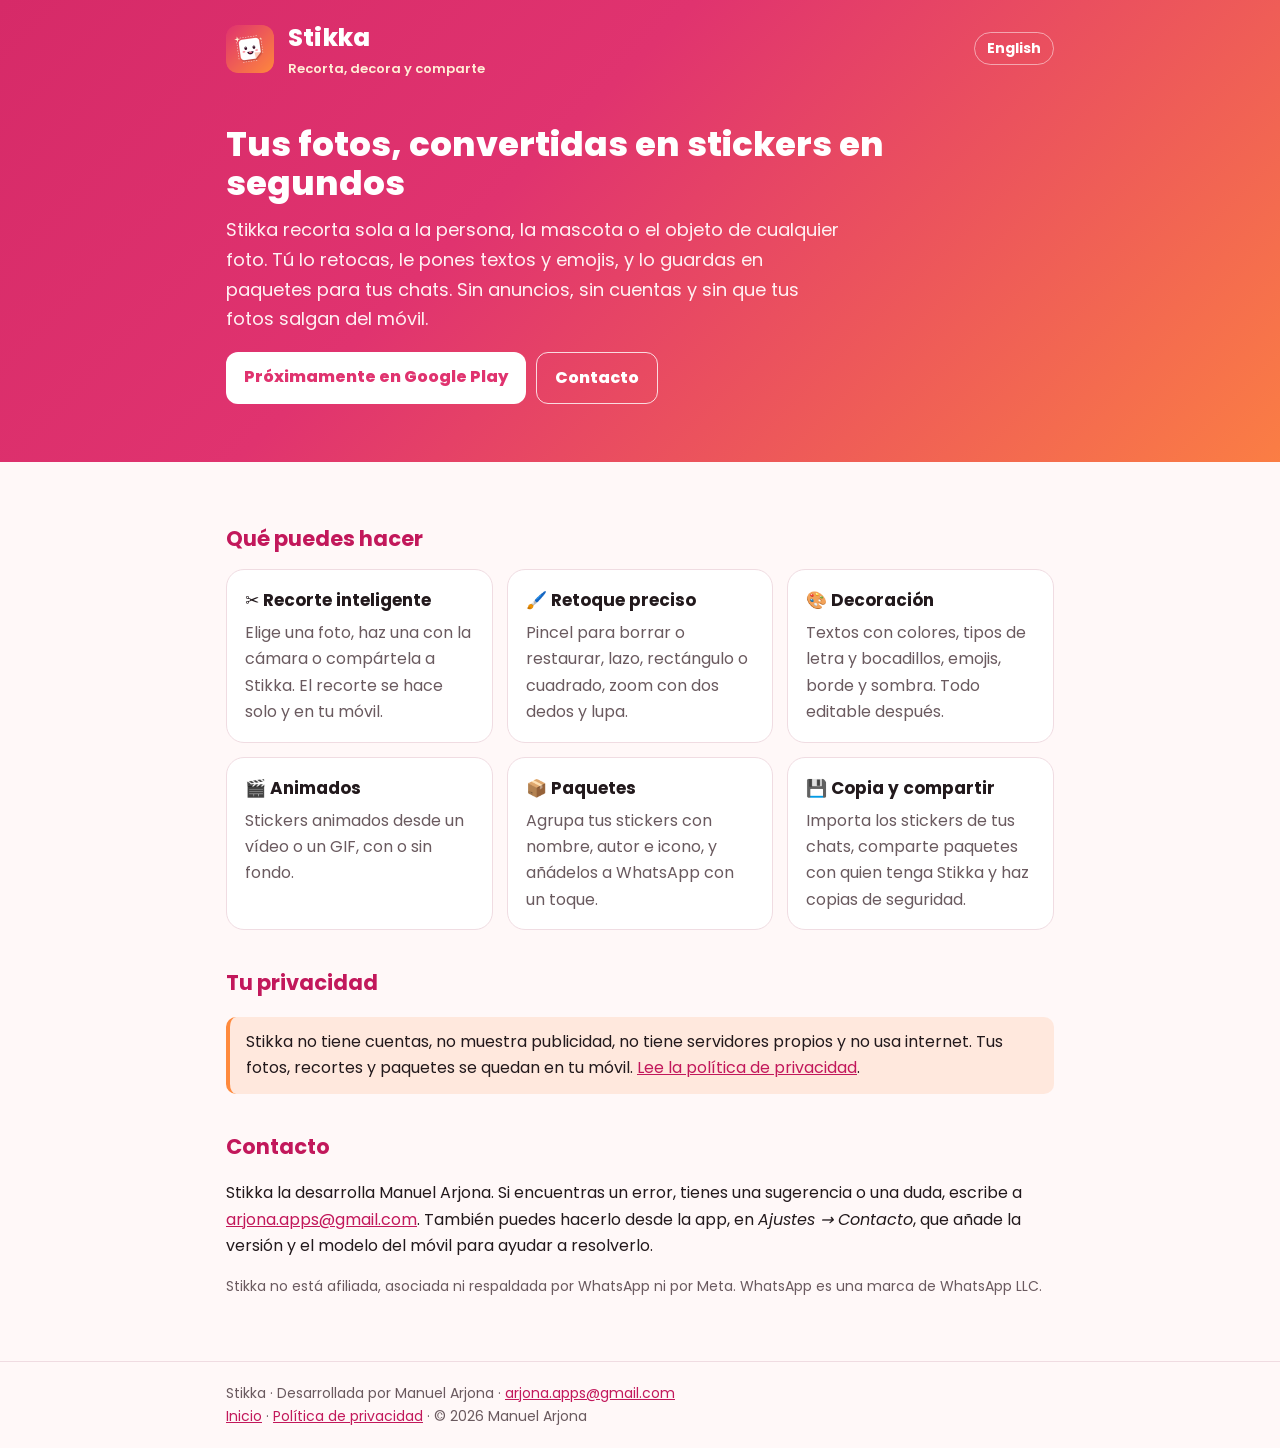
==== index.html @ d8d2f937 "Web de Stikka y política de privacidad (ES/EN) Co-Authored-By: Claude Opus 5.5 <noreply@anthropic.co" ====
<!doctype html>
<html lang="es">
<head>
<meta charset="utf-8">
<meta name="viewport" content="width=device-width, initial-scale=1">
<meta name="theme-color" content="#E0336F">
<link rel="icon" href="favicon.png" type="image/png">
<link rel="preconnect" href="https://fonts.googleapis.com">
<link rel="preconnect" href="https://fonts.gstatic.com" crossorigin>
<link href="https://fonts.googleapis.com/css2?family=Poppins:wght@400;600;700;800&display=swap" rel="stylesheet">
<link rel="stylesheet" href="estilo.css">
<title>Stikka · Recorta, decora y comparte tus stickers</title>
<meta name="description" content="Stikka es una app para Android que convierte tus fotos en stickers con recorte inteligente, textos, emojis, animados y paquetes. Sin anuncios ni cuentas.">
</head>
<body>
<header><div class="cab"><img src="icono.png" alt=""><div><a class="marca" href="index.html">Stikka</a><small>Recorta, decora y comparte</small></div><a class="idioma" href="en.html">English</a></div>
<div class="portada"><h1>Tus fotos, convertidas en stickers en segundos</h1>
<p>Stikka recorta sola a la persona, la mascota o el objeto de cualquier foto. Tú lo retocas, le pones textos y emojis, y lo guardas en paquetes para tus chats. Sin anuncios, sin cuentas y sin que tus fotos salgan del móvil.</p>
<div class="botones"><span class="boton">Próximamente en Google Play</span><a class="boton claro" href="mailto:arjona.apps@gmail.com?subject=APP%20Stikka">Contacto</a></div></div></header>
<main>
<h2>Qué puedes hacer</h2>
<div class="rejilla">
<div class="tarjeta"><h3>✂️ Recorte inteligente</h3><p>Elige una foto, haz una con la cámara o compártela a Stikka. El recorte se hace solo y en tu móvil.</p></div>
<div class="tarjeta"><h3>🖌️ Retoque preciso</h3><p>Pincel para borrar o restaurar, lazo, rectángulo o cuadrado, zoom con dos dedos y lupa.</p></div>
<div class="tarjeta"><h3>🎨 Decoración</h3><p>Textos con colores, tipos de letra y bocadillos, emojis, borde y sombra. Todo editable después.</p></div>
<div class="tarjeta"><h3>🎬 Animados</h3><p>Stickers animados desde un vídeo o un GIF, con o sin fondo.</p></div>
<div class="tarjeta"><h3>📦 Paquetes</h3><p>Agrupa tus stickers con nombre, autor e icono, y añádelos a WhatsApp con un toque.</p></div>
<div class="tarjeta"><h3>💾 Copia y compartir</h3><p>Importa los stickers de tus chats, comparte paquetes con quien tenga Stikka y haz copias de seguridad.</p></div>
</div>
<h2>Tu privacidad</h2>
<p class="nota">Stikka no tiene cuentas, no muestra publicidad, no tiene servidores propios y no usa internet. Tus fotos, recortes y paquetes se quedan en tu móvil. <a href="privacidad.html">Lee la política de privacidad</a>.</p>
<h2>Contacto</h2>
<p>Stikka la desarrolla Manuel Arjona. Si encuentras un error, tienes una sugerencia o una duda, escribe a <a href="mailto:arjona.apps@gmail.com?subject=APP%20Stikka">arjona.apps@gmail.com</a>. También puedes hacerlo desde la app, en <em>Ajustes → Contacto</em>, que añade la versión y el modelo del móvil para ayudar a resolverlo.</p>
<p style="color:var(--suave);font-size:14px">Stikka no está afiliada, asociada ni respaldada por WhatsApp ni por Meta. WhatsApp es una marca de WhatsApp LLC.</p>
</main>
<footer><div>Stikka · Desarrollada por Manuel Arjona · <a href="mailto:arjona.apps@gmail.com?subject=APP%20Stikka">arjona.apps@gmail.com</a><br>
<a href="index.html">Inicio</a> · <a href="privacidad.html">Política de privacidad</a> · © 2026 Manuel Arjona</div></footer>
</body>
</html>
---- estilo.css ----
:root{--frambuesa:#E0336F;--naranja:#FF8A3D;--crema:#FFEED6;--acento:#C2185B;--fondo:#FFF8F8;--tarjeta:#FFFFFF;--texto:#22191C;--suave:#6A5A5F;--borde:#F0DCE2}
@media (prefers-color-scheme:dark){:root{--fondo:#191113;--tarjeta:#241A1D;--texto:#F0DEE1;--suave:#C9B4BA;--borde:#3C3235;--acento:#FFB1C8}}
*{box-sizing:border-box}
html{-webkit-text-size-adjust:100%}
body{margin:0;background:var(--fondo);color:var(--texto);font:16px/1.65 "Poppins",system-ui,-apple-system,"Segoe UI",Roboto,sans-serif}
header{background:linear-gradient(135deg,#D62A68 0%,var(--frambuesa) 40%,var(--naranja) 110%);color:#fff}
.cab{max-width:860px;margin:0 auto;padding:18px 16px;display:flex;align-items:center;gap:14px}
.cab img{width:48px;height:48px;border-radius:12px}
.cab a.marca{color:#fff;text-decoration:none;font-size:24px;font-weight:800;letter-spacing:.2px}
.cab small{display:block;color:var(--crema);font-size:13px;font-weight:600}
.cab .idioma{margin-left:auto;color:#fff;font-size:14px;font-weight:700;text-decoration:none;border:1.5px solid rgba(255,255,255,.5);border-radius:999px;padding:4px 12px}
.portada{max-width:860px;margin:0 auto;padding:28px 16px 40px}
.portada h1{font-size:34px;line-height:1.15;margin:0 0 12px;font-weight:800}
.portada p{color:#FFF1F3;font-size:18px;margin:0;max-width:620px}
main{max-width:860px;margin:0 auto;padding:24px 16px 48px}
main.texto{max-width:760px}
h1{font-size:30px;line-height:1.2;margin:8px 0 4px}
h2{font-size:21px;margin:36px 0 8px;color:var(--acento)}
h3{font-size:17px;margin:20px 0 4px}
.fecha{color:var(--suave);font-size:14px}
.nota{border-left:4px solid var(--naranja);background:color-mix(in srgb,var(--naranja) 14%,transparent);padding:12px 16px;border-radius:10px}
a{color:var(--acento)}
ul{padding-left:22px}
li{margin:4px 0}
.rejilla{display:grid;grid-template-columns:repeat(auto-fit,minmax(240px,1fr));gap:14px;margin-top:12px}
.tarjeta{background:var(--tarjeta);border:1px solid var(--borde);border-radius:18px;padding:16px 18px}
.tarjeta h3{margin:0 0 6px}
.tarjeta p{margin:0;color:var(--suave)}
.capturas{display:flex;gap:14px;overflow-x:auto;padding:4px 2px 14px;scroll-snap-type:x mandatory}
.capturas img{height:440px;width:auto;border-radius:18px;border:1px solid var(--borde);scroll-snap-align:start;flex:none}
.botones{display:flex;flex-wrap:wrap;gap:10px;margin:18px 0}
.boton{display:inline-block;background:#fff;color:var(--frambuesa);text-decoration:none;padding:12px 18px;border-radius:12px;font-weight:800}
.boton.claro{background:transparent;color:#fff;border:1.5px solid rgba(255,255,255,.8)}
footer{border-top:1px solid var(--borde);color:var(--suave);font-size:14px}
footer div{max-width:860px;margin:0 auto;padding:20px 16px}
@media (max-width:520px){.portada h1{font-size:28px}.capturas img{height:380px}}
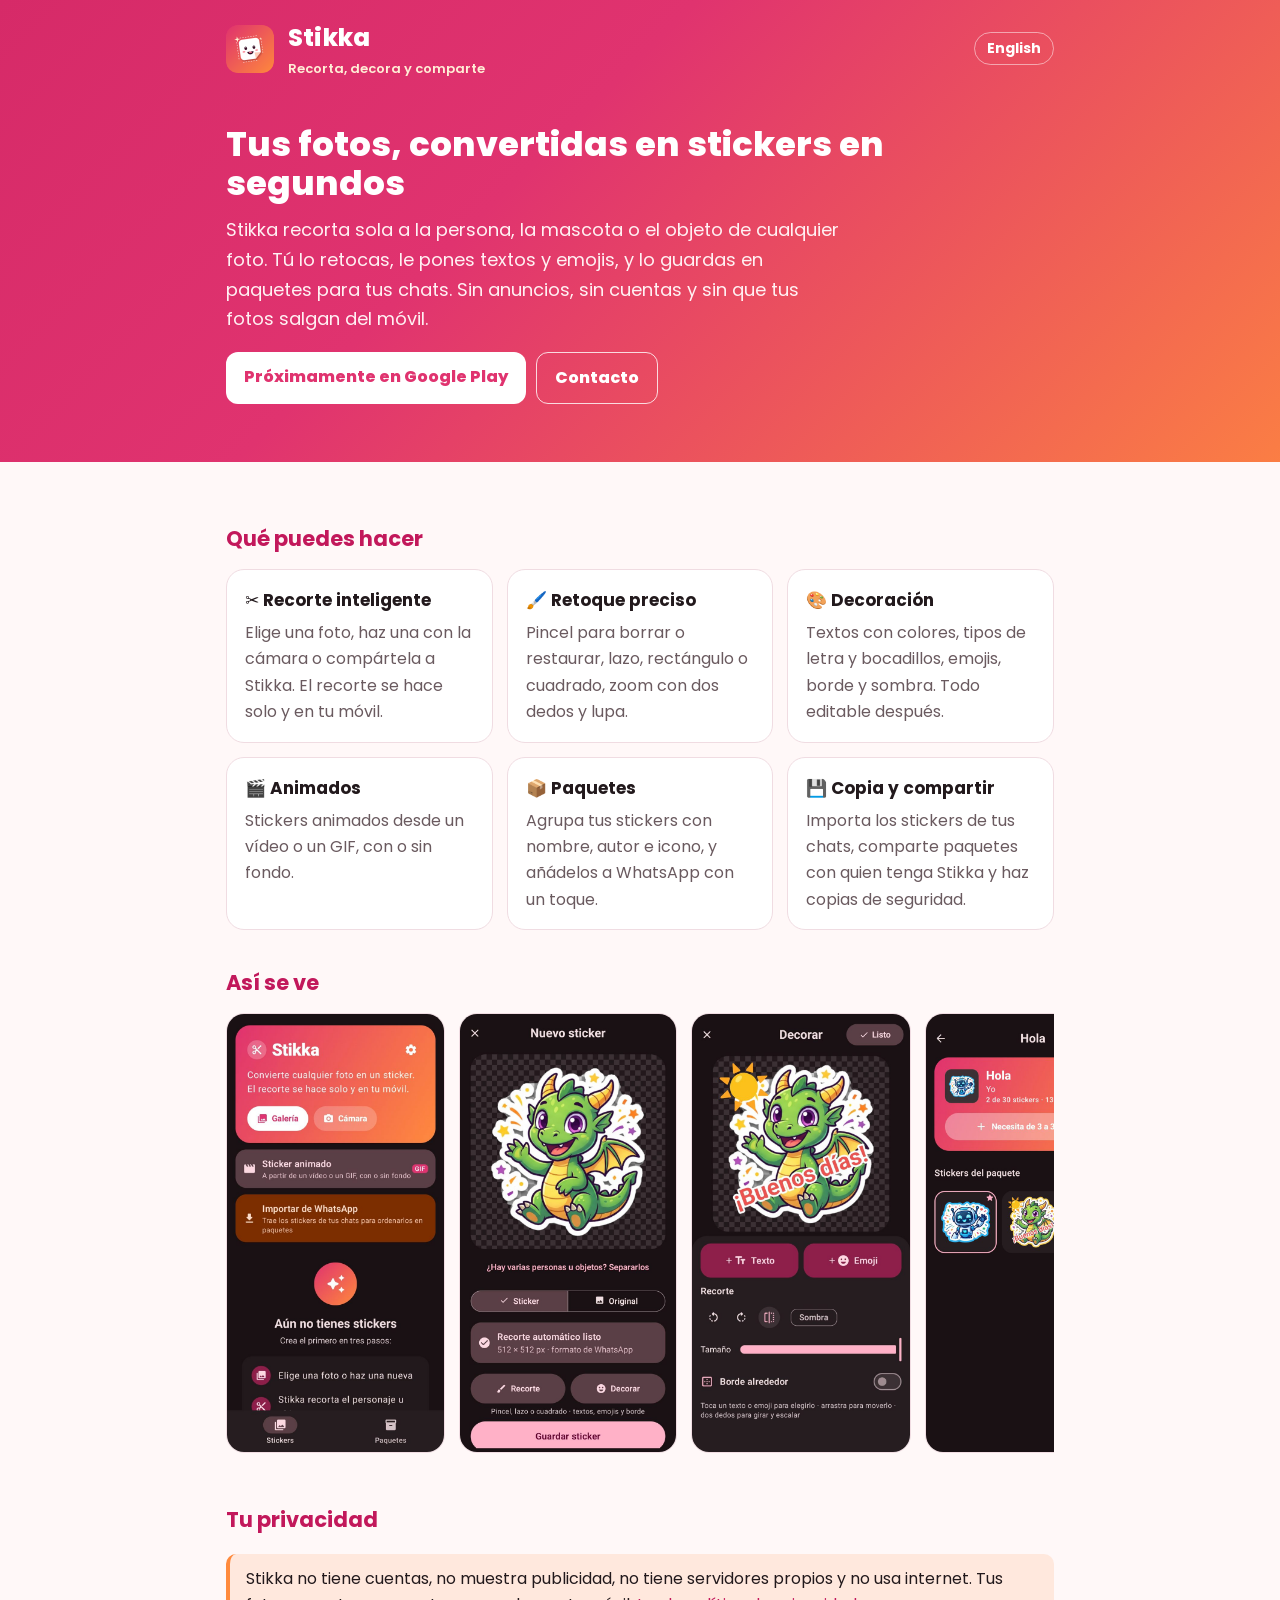
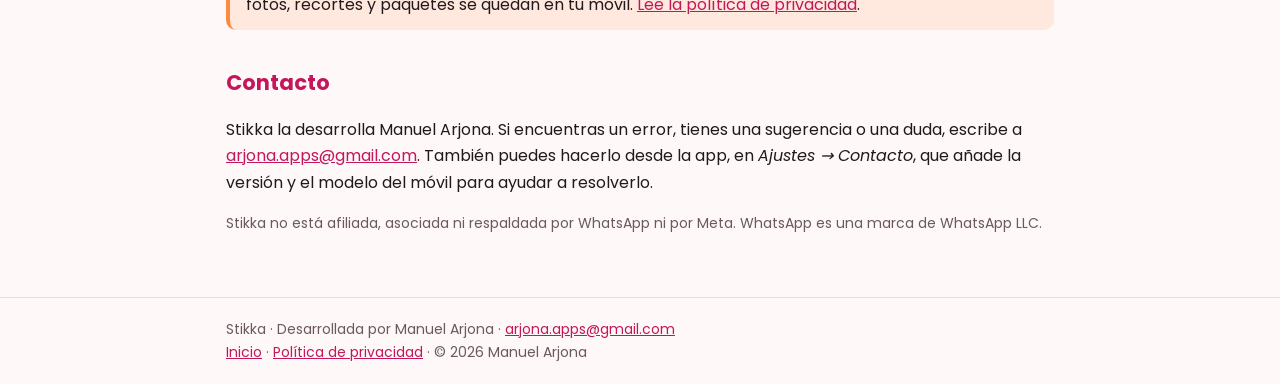
==== commit ec1490fb: "Capturas de la app Co-Authored-By: Claude Opus 5.5 <noreply@anthropic.com> Claude-Session: https://c" ====
--- a/index.html
+++ b/index.html
@@ -27,6 +27,8 @@
 <div class="tarjeta"><h3>📦 Paquetes</h3><p>Agrupa tus stickers con nombre, autor e icono, y añádelos a WhatsApp con un toque.</p></div>
 <div class="tarjeta"><h3>💾 Copia y compartir</h3><p>Importa los stickers de tus chats, comparte paquetes con quien tenga Stikka y haz copias de seguridad.</p></div>
 </div>
+<h2>Así se ve</h2>
+<div class="capturas"><img src="capturas/es-01-inicio.jpg" alt="Pantalla principal" loading="lazy"><img src="capturas/es-02-recorte.jpg" alt="Recorte automático" loading="lazy"><img src="capturas/es-03-decorar.jpg" alt="Decorar" loading="lazy"><img src="capturas/es-04-paquete.jpg" alt="Un paquete" loading="lazy"><img src="capturas/es-05-paquetes.jpg" alt="Mis paquetes" loading="lazy"></div>
 <h2>Tu privacidad</h2>
 <p class="nota">Stikka no tiene cuentas, no muestra publicidad, no tiene servidores propios y no usa internet. Tus fotos, recortes y paquetes se quedan en tu móvil. <a href="privacidad.html">Lee la política de privacidad</a>.</p>
 <h2>Contacto</h2>
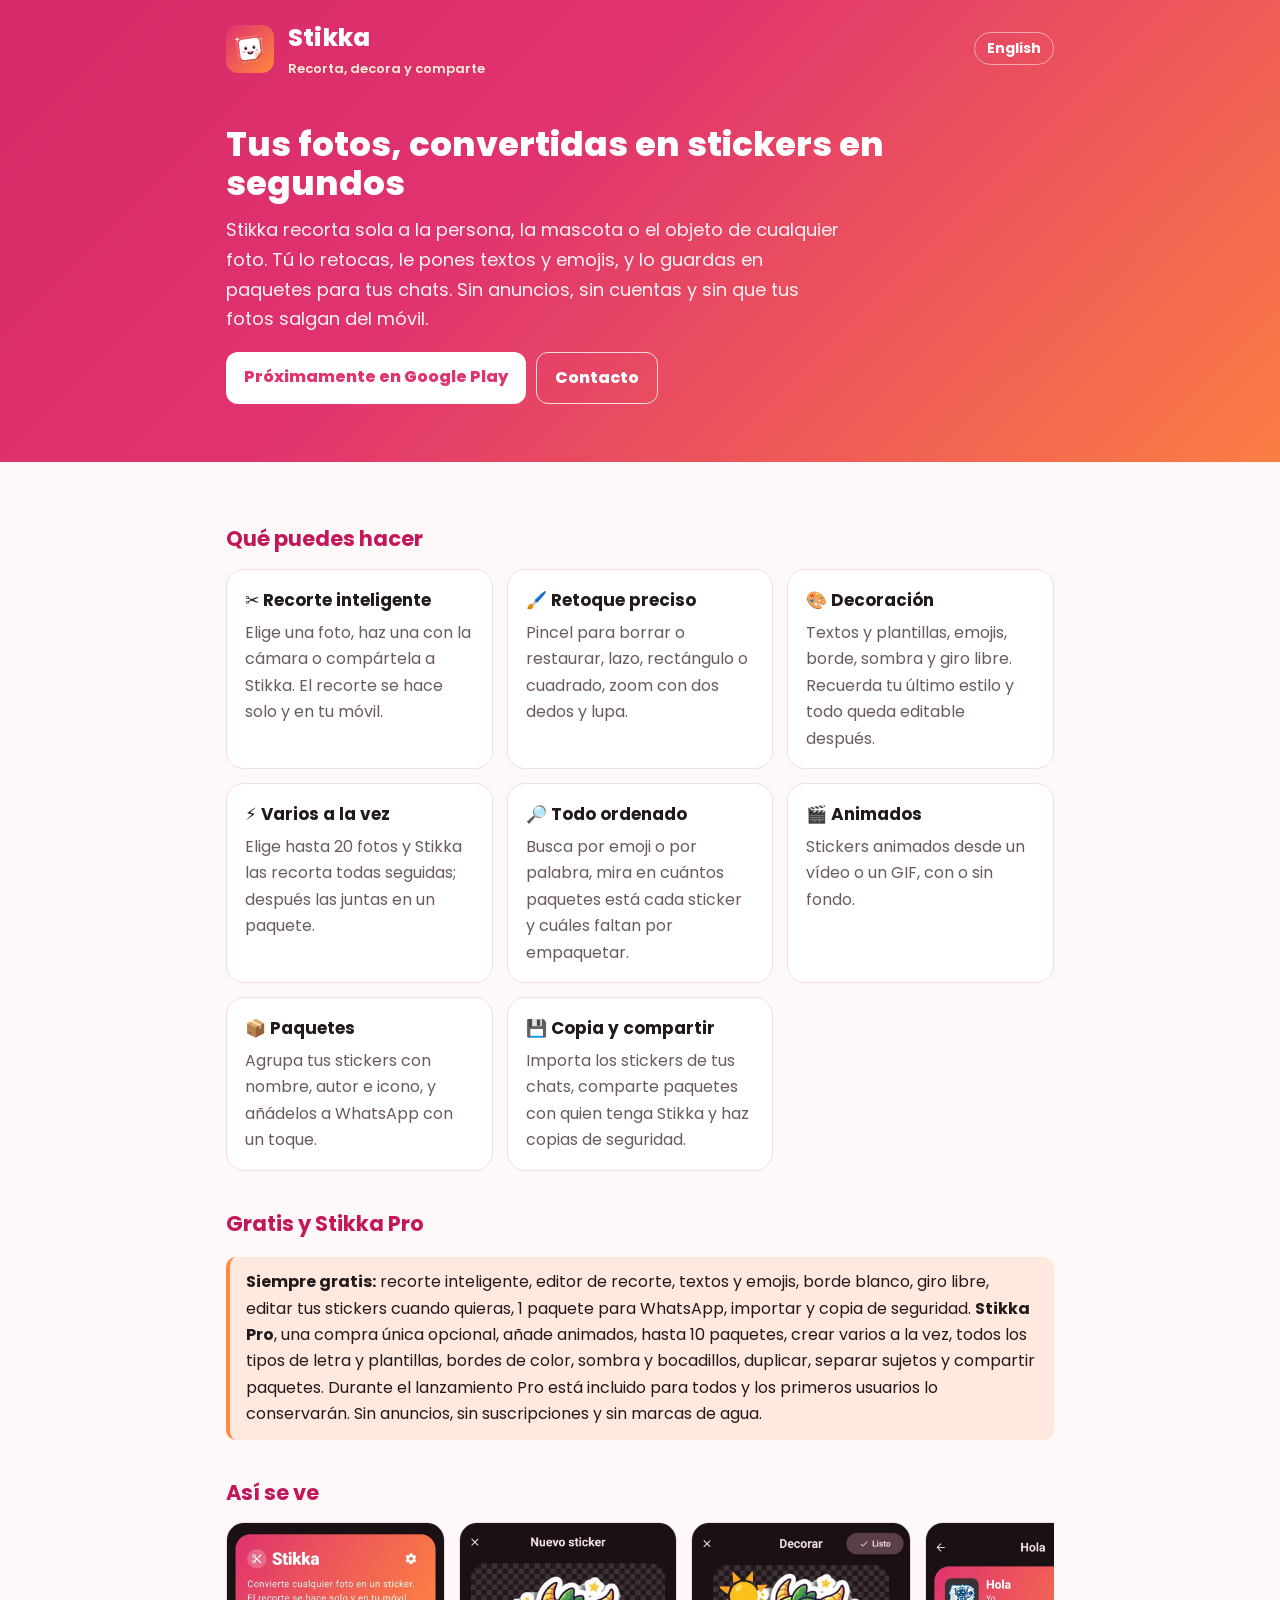
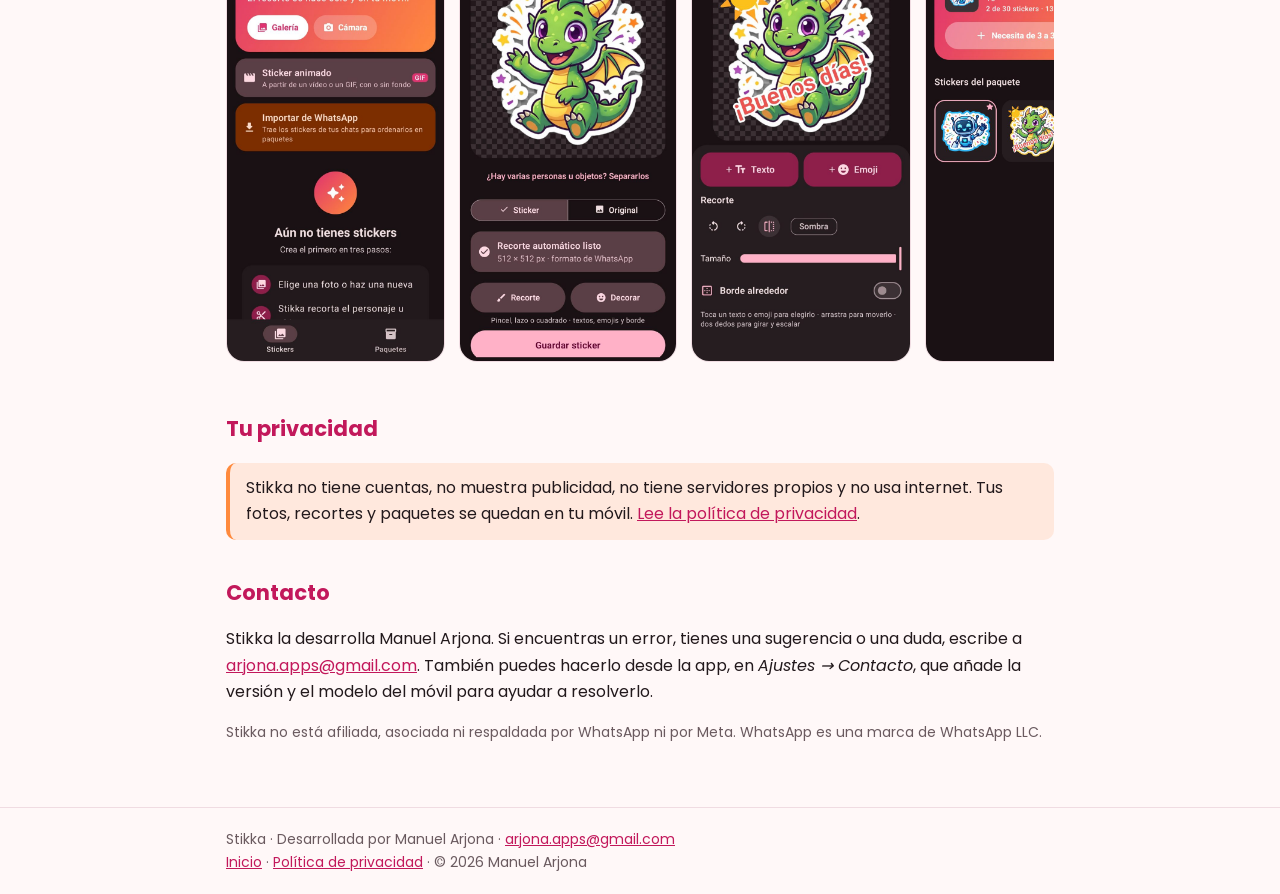
==== commit 09b04d47: "Novedades de Stikka 0.8 y reparto gratis / Pro Co-Authored-By: Claude Opus 5.5 <noreply@anthropic.co" ====
--- a/index.html
+++ b/index.html
@@ -22,11 +22,15 @@
 <div class="rejilla">
 <div class="tarjeta"><h3>✂️ Recorte inteligente</h3><p>Elige una foto, haz una con la cámara o compártela a Stikka. El recorte se hace solo y en tu móvil.</p></div>
 <div class="tarjeta"><h3>🖌️ Retoque preciso</h3><p>Pincel para borrar o restaurar, lazo, rectángulo o cuadrado, zoom con dos dedos y lupa.</p></div>
-<div class="tarjeta"><h3>🎨 Decoración</h3><p>Textos con colores, tipos de letra y bocadillos, emojis, borde y sombra. Todo editable después.</p></div>
+<div class="tarjeta"><h3>🎨 Decoración</h3><p>Textos y plantillas, emojis, borde, sombra y giro libre. Recuerda tu último estilo y todo queda editable después.</p></div>
+<div class="tarjeta"><h3>⚡ Varios a la vez</h3><p>Elige hasta 20 fotos y Stikka las recorta todas seguidas; después las juntas en un paquete.</p></div>
+<div class="tarjeta"><h3>🔎 Todo ordenado</h3><p>Busca por emoji o por palabra, mira en cuántos paquetes está cada sticker y cuáles faltan por empaquetar.</p></div>
 <div class="tarjeta"><h3>🎬 Animados</h3><p>Stickers animados desde un vídeo o un GIF, con o sin fondo.</p></div>
 <div class="tarjeta"><h3>📦 Paquetes</h3><p>Agrupa tus stickers con nombre, autor e icono, y añádelos a WhatsApp con un toque.</p></div>
 <div class="tarjeta"><h3>💾 Copia y compartir</h3><p>Importa los stickers de tus chats, comparte paquetes con quien tenga Stikka y haz copias de seguridad.</p></div>
 </div>
+<h2>Gratis y Stikka Pro</h2>
+<p class="nota"><strong>Siempre gratis:</strong> recorte inteligente, editor de recorte, textos y emojis, borde blanco, giro libre, editar tus stickers cuando quieras, 1 paquete para WhatsApp, importar y copia de seguridad. <strong>Stikka Pro</strong>, una compra única opcional, añade animados, hasta 10 paquetes, crear varios a la vez, todos los tipos de letra y plantillas, bordes de color, sombra y bocadillos, duplicar, separar sujetos y compartir paquetes. Durante el lanzamiento Pro está incluido para todos y los primeros usuarios lo conservarán. Sin anuncios, sin suscripciones y sin marcas de agua.</p>
 <h2>Así se ve</h2>
 <div class="capturas"><img src="capturas/es-01-inicio.jpg" alt="Pantalla principal" loading="lazy"><img src="capturas/es-02-recorte.jpg" alt="Recorte automático" loading="lazy"><img src="capturas/es-03-decorar.jpg" alt="Decorar" loading="lazy"><img src="capturas/es-04-paquete.jpg" alt="Un paquete" loading="lazy"><img src="capturas/es-05-paquetes.jpg" alt="Mis paquetes" loading="lazy"></div>
 <h2>Tu privacidad</h2>
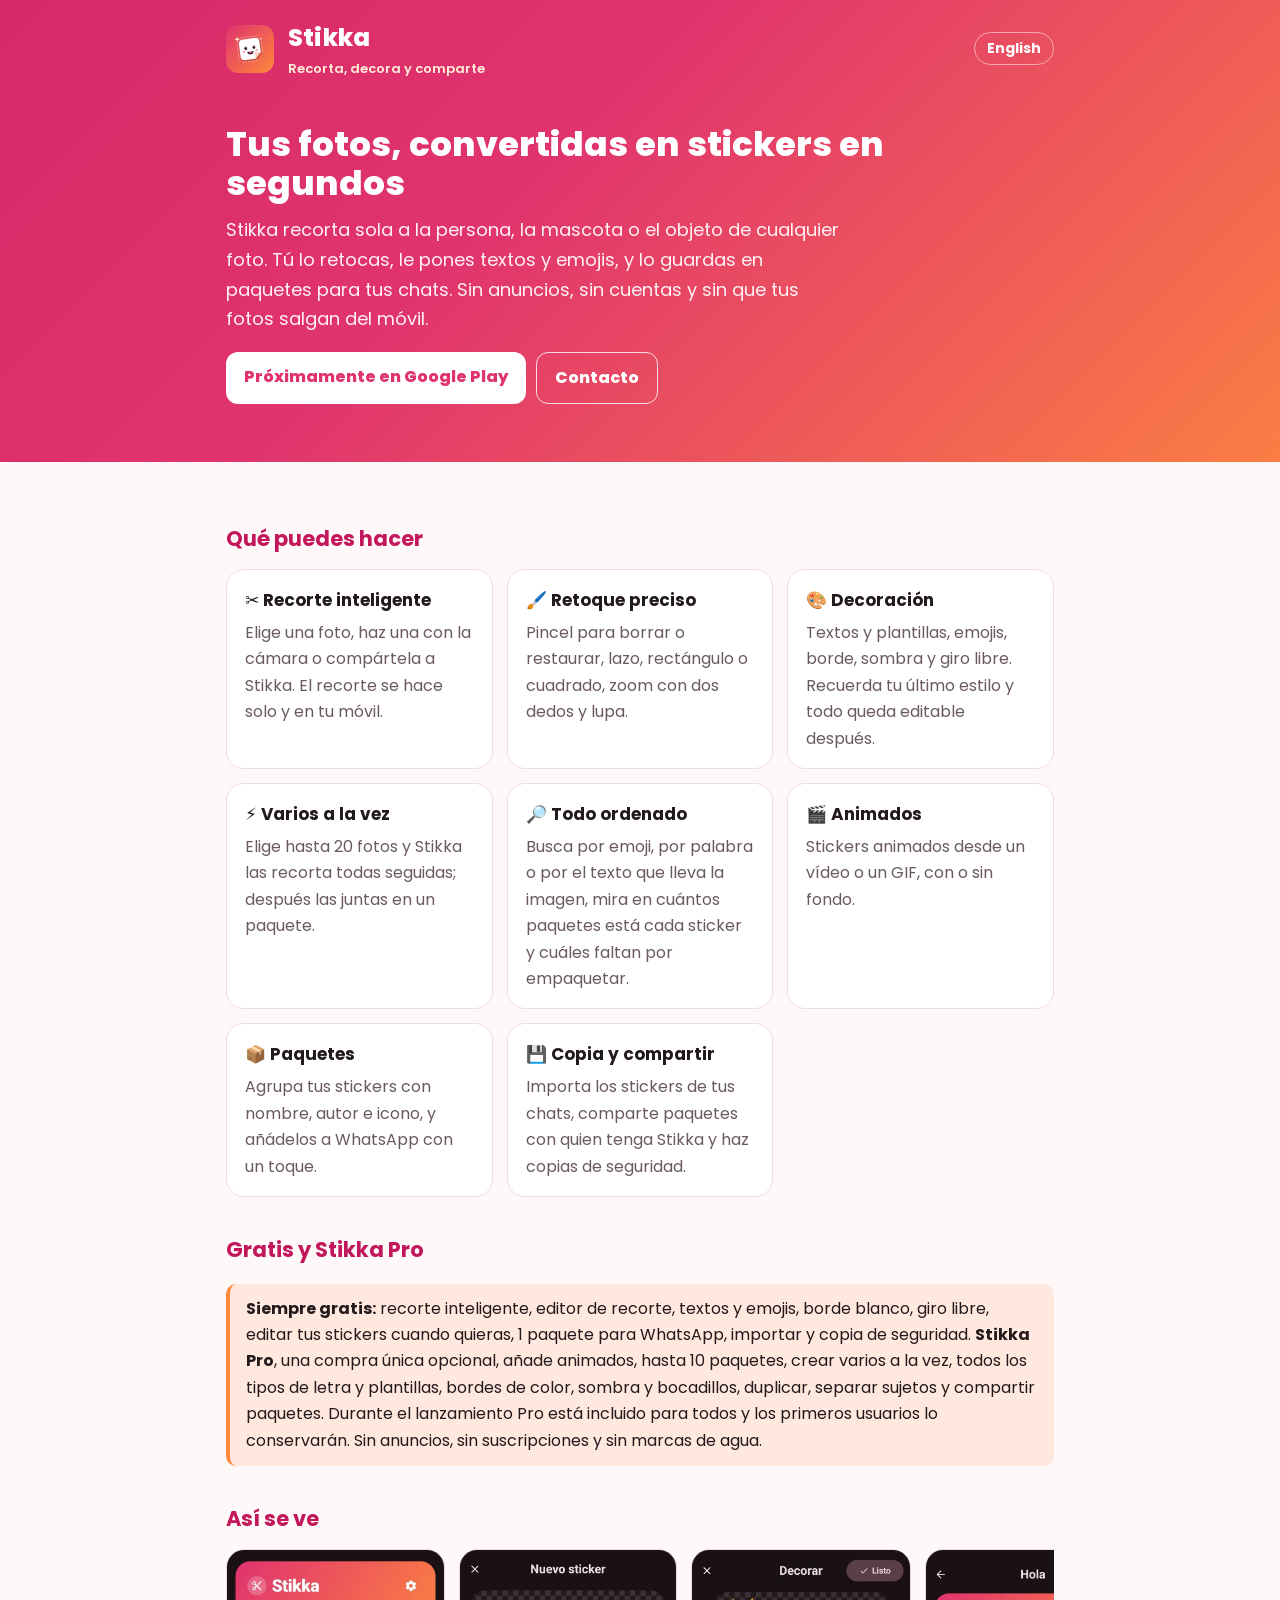
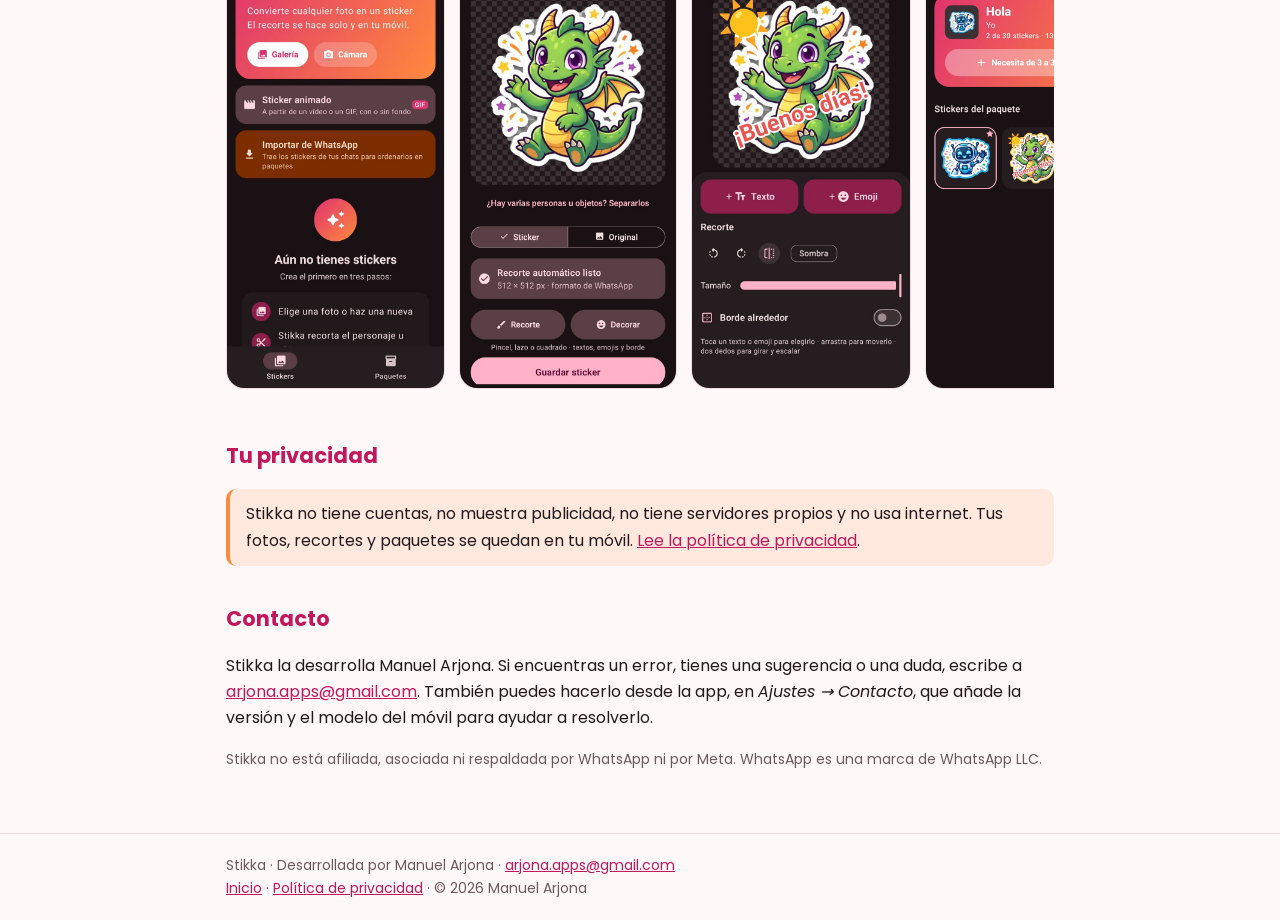
==== commit 212b4773: "Buscar por el texto de la imagen Co-Authored-By: Claude Opus 5.5 <noreply@anthropic.com> Claude-Sess" ====
--- a/index.html
+++ b/index.html
@@ -24,7 +24,7 @@
 <div class="tarjeta"><h3>🖌️ Retoque preciso</h3><p>Pincel para borrar o restaurar, lazo, rectángulo o cuadrado, zoom con dos dedos y lupa.</p></div>
 <div class="tarjeta"><h3>🎨 Decoración</h3><p>Textos y plantillas, emojis, borde, sombra y giro libre. Recuerda tu último estilo y todo queda editable después.</p></div>
 <div class="tarjeta"><h3>⚡ Varios a la vez</h3><p>Elige hasta 20 fotos y Stikka las recorta todas seguidas; después las juntas en un paquete.</p></div>
-<div class="tarjeta"><h3>🔎 Todo ordenado</h3><p>Busca por emoji o por palabra, mira en cuántos paquetes está cada sticker y cuáles faltan por empaquetar.</p></div>
+<div class="tarjeta"><h3>🔎 Todo ordenado</h3><p>Busca por emoji, por palabra o por el texto que lleva la imagen, mira en cuántos paquetes está cada sticker y cuáles faltan por empaquetar.</p></div>
 <div class="tarjeta"><h3>🎬 Animados</h3><p>Stickers animados desde un vídeo o un GIF, con o sin fondo.</p></div>
 <div class="tarjeta"><h3>📦 Paquetes</h3><p>Agrupa tus stickers con nombre, autor e icono, y añádelos a WhatsApp con un toque.</p></div>
 <div class="tarjeta"><h3>💾 Copia y compartir</h3><p>Importa los stickers de tus chats, comparte paquetes con quien tenga Stikka y haz copias de seguridad.</p></div>
